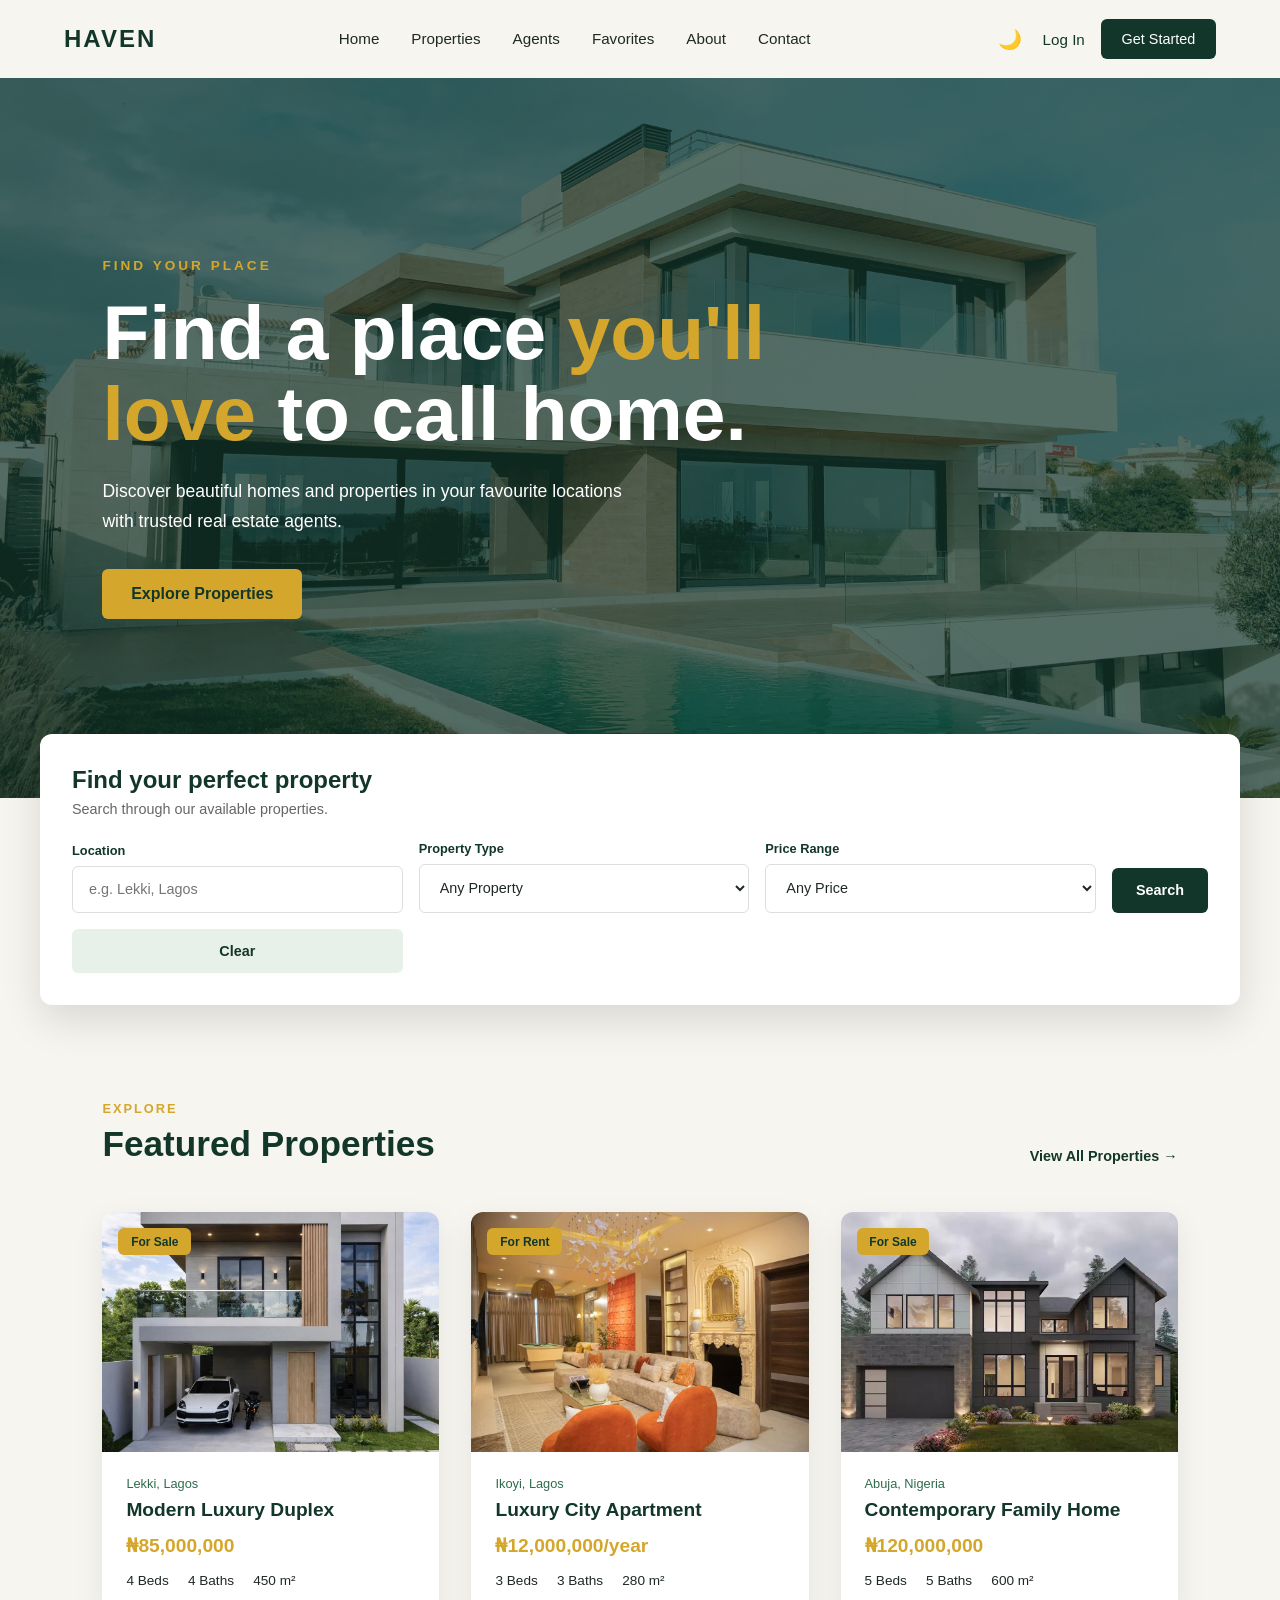
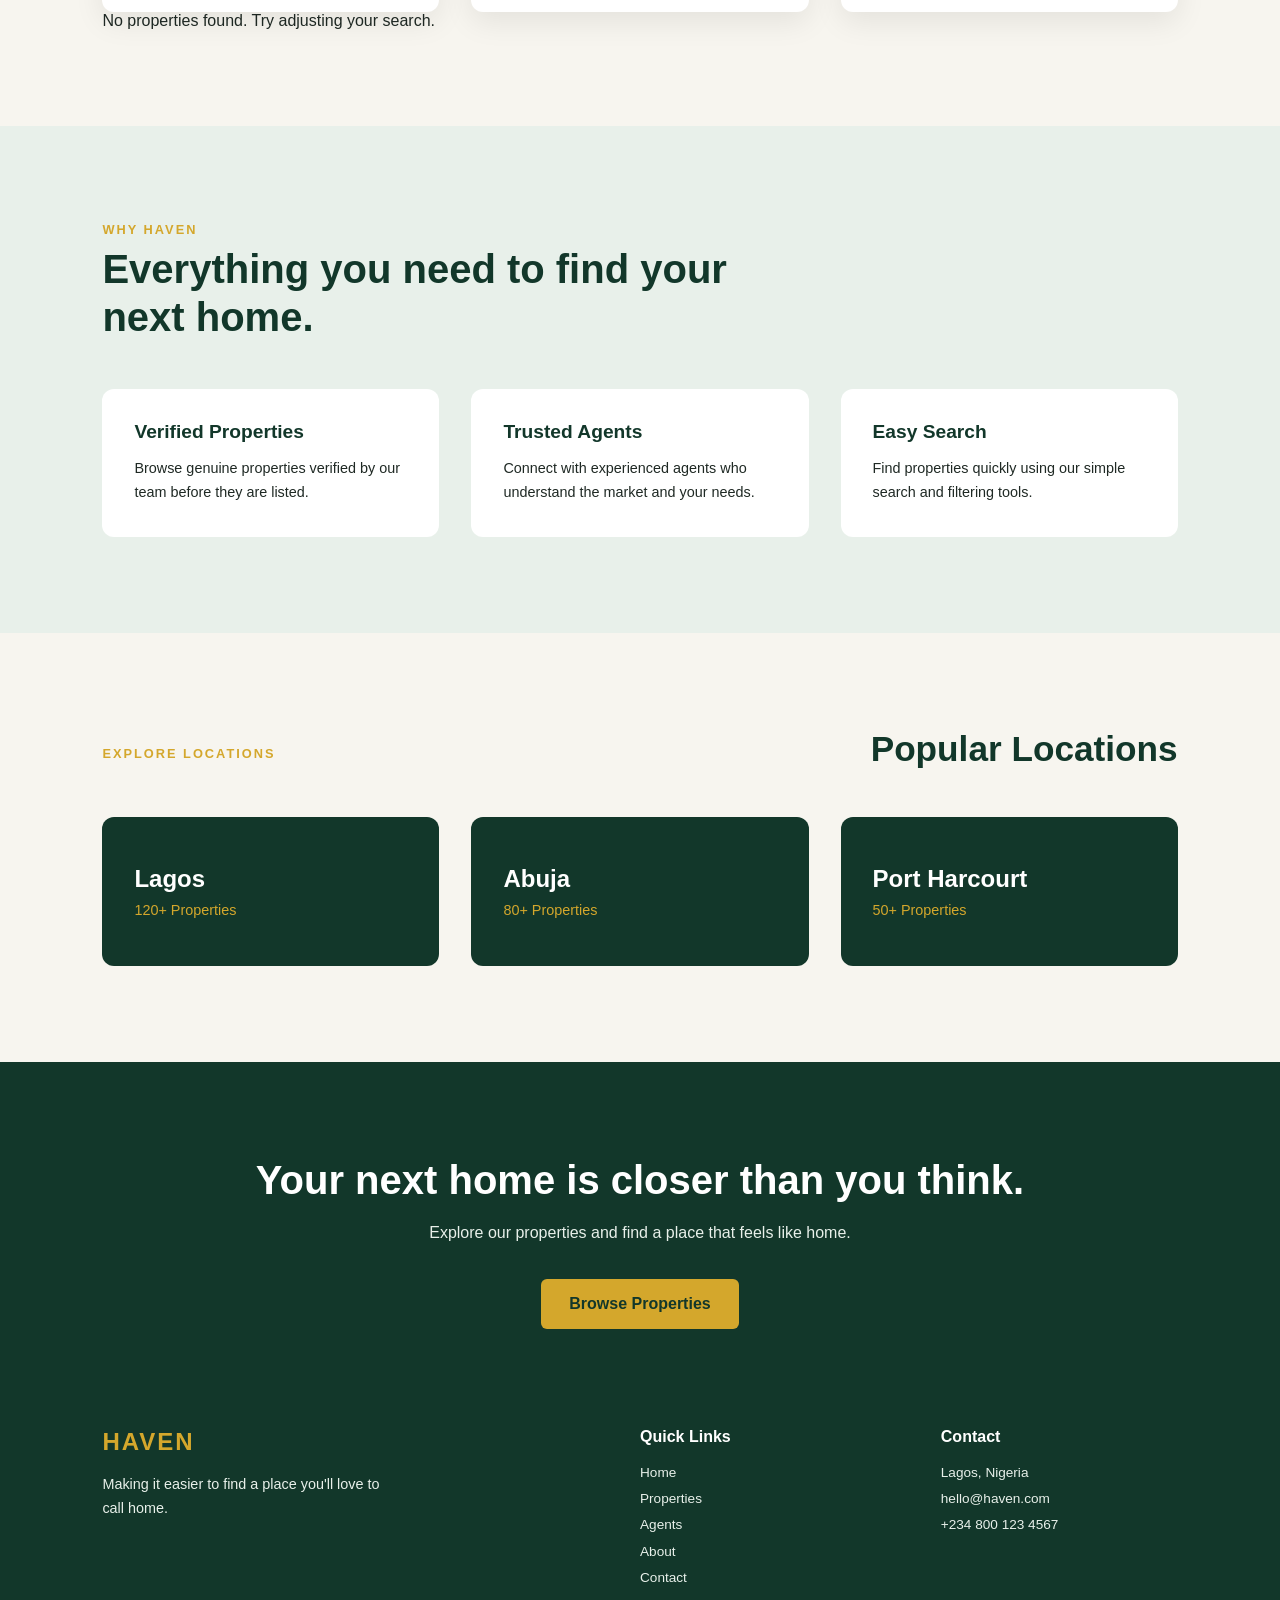
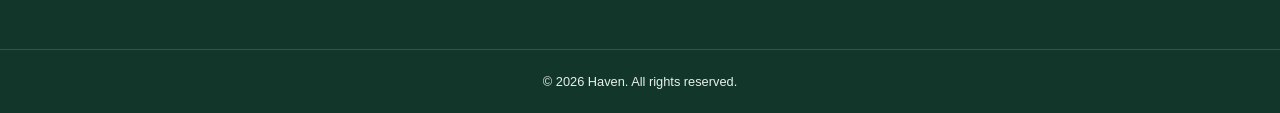
==== index.html @ e315e261 "Initial commit" ====
<!DOCTYPE html>
<html lang="en">

<head>
    <meta charset="UTF-8">
    <meta name="viewport" content="width=device-width, initial-scale=1.0">
    <title>Haven — Find Your Perfect Home</title>
    <link rel="stylesheet" href="css/style.css">
</head>

<body>
   <header id="header"></header>
    <main>
        <section class="hero">
            <div class="hero-content">
                <p class="hero-label">FIND YOUR PLACE</p>
                <h1>
                    Find a place
                    <span>you'll love</span>
                    to call home.
                </h1>
                <p class="hero-text">
                    Discover beautiful homes and properties in your
                    favourite locations with trusted real estate agents.
                </p>
                <a href="properties.html" class="hero-btn">
                    Explore Properties
                </a>
            </div>
        </section>

        <section class="property-search">
            <div class="search-header">
                <h2>Find your perfect property</h2>
                <p>Search through our available properties.</p>
            </div>
            <form class="search-form">
                <div class="search-field">
                    <label for="location">Location</label>
                    <input type="text" id="location" placeholder="e.g. Lekki, Lagos">
                </div>
                <div class="search-field">
                    <label for="property-type">Property Type</label>
                    <select id="property-type">
                        <option value="">Any Property</option>
                        <option value="house">House</option>
                        <option value="apartment">Apartment</option>
                        <option value="duplex">Duplex</option>
                        <option value="land">Land</option>
                    </select>
                </div>
                <div class="search-field">
                    <label for="price">Price Range</label>
                    <select id="price">
                        <option value="">Any Price</option>
                        <option value="under-50m">Under ₦50M</option>
                        <option value="50m-100m">₦50M - ₦100M</option>
                        <option value="100m-200m">₦100M - ₦200M</option>
                        <option value="over-200m">₦200M+</option>
                    </select>
                </div>
                <button type="submit" class="search-btn">
                    Search
                </button>
                <button type="button" class="clear-search">
                    Clear
                </button>
            </form>
        </section>

        <section class="featured-properties">
            <div class="section-heading">
                <div>
                    <p>EXPLORE</p>
                    <h2>Featured Properties</h2>
                </div>
                <a href="properties.html">View All Properties →</a>
            </div>
            <div class="property-grid">
                <article class="property-card" data-location="lekki, lagos" data-type="duplex" data-price="85000000">
                    <div class="property-image">
                        <img src="images/property1.png" alt="Modern luxury house">
                        <span class="property-status">For Sale</span>
                    </div>
                    <div class="property-info">
                        <p class="property-location">Lekki, Lagos</p>
                        <h3>Modern Luxury Duplex</h3>
                        <p class="property-price">₦85,000,000</p>
                        <div class="property-details">
                            <span>4 Beds</span>
                            <span>4 Baths</span>
                            <span>450 m²</span>
                        </div>
                    </div>
                </article>
                <article class="property-card" data-location="ikoyi, lagos" data-type="apartment" data-price="12000000">
                    <div class="property-image">
                        <img src="images/property2.png" alt="Luxury apartment">
                        <span class="property-status">For Rent</span>
                    </div>
                    <div class="property-info">
                        <p class="property-location">Ikoyi, Lagos</p>

                        <h3>Luxury City Apartment</h3>

                        <p class="property-price">₦12,000,000/year</p>

                        <div class="property-details">
                            <span>3 Beds</span>
                            <span>3 Baths</span>
                            <span>280 m²</span>
                        </div>
                    </div>

                </article>
                <article class="property-card" data-location="abuja" data-type="house" data-price="120000000">
                    <div class="property-image">
                        <img src="images/property3.png" alt="Contemporary family home">
                        <span class="property-status">For Sale</span>
                    </div>
                    <div class="property-info">
                        <p class="property-location">Abuja, Nigeria</p>
                        <h3>Contemporary Family Home</h3>
                        <p class="property-price">₦120,000,000</p>
                        <div class="property-details">
                            <span>5 Beds</span>
                            <span>5 Baths</span>
                            <span>600 m²</span>
                        </div>
                    </div>
                </article>
            </div>
            <p class="no-results">No properties found. Try adjusting your search.</p>
        </section>
        <section class="why-us">
            <div class="section-heading">
                <p>WHY HAVEN</p>
                <h2>Everything you need to find your next home.</h2>
            </div>
            <div class="benefits">
                <div class="benefit">
                    <h3>Verified Properties</h3>
                    <p>
                        Browse genuine properties verified by our team
                        before they are listed.
                    </p>
                </div>
                <div class="benefit">
                    <h3>Trusted Agents</h3>
                    <p>
                        Connect with experienced agents who understand
                        the market and your needs.
                    </p>
                </div>
                <div class="benefit">
                    <h3>Easy Search</h3>
                    <p>
                        Find properties quickly using our simple
                        search and filtering tools.
                    </p>
                </div>
            </div>
        </section>
        <section class="locations">
            <div class="section-heading">
                <p>EXPLORE LOCATIONS</p>
                <h2>Popular Locations</h2>
            </div>
            <div class="location-grid">
                <div class="location-card">
                    <h3>Lagos</h3>
                    <p>120+ Properties</p>
                </div>
                <div class="location-card">
                    <h3>Abuja</h3>
                    <p>80+ Properties</p>
                </div>
                <div class="location-card">
                    <h3>Port Harcourt</h3>
                    <p>50+ Properties</p>
                </div>
            </div>
        </section>
        <section class="cta">
            <h2>Your next home is closer than you think.</h2>
            <p>
                Explore our properties and find a place
                that feels like home.
            </p>
            <a href="properties.html">Browse Properties</a>
        </section>
    </main>
       <header id="footer"></header>
    <button class="scroll-top" aria-label="Scroll to top">↑</button>
    <script src="js/script.js"></script>
</body>

</html>
---- css/style.css ----
:root {
    --primary-color: #12372A;
    --secondary-color: #D4A72C;
    --accent-color: #2F6B4F;
    --background-color: #F7F5EF;
    --light-green: #E8F0EA;
    --text-color: #1F2924;
    --white: #FFFFFF;
    --muted-text: #666666;
    --border-color: #DDDDDD;
    --shadow-light: 0 10px 30px rgba(0, 0, 0, 0.08);
    --shadow-medium: 0 15px 40px rgba(0, 0, 0, 0.12);
    --font-main: Arial, sans-serif;

    --spacing-sm: 0.5rem;
    --spacing-md: 1rem;
    --spacing-lg: 2rem;
    --spacing-xl: 4rem;

    --radius-sm: 6px;
    --radius-md: 12px;

    --transition: 0.3s ease;
     --menu-size: 1.8rem;
    --menu-padding: 0.3rem;

    --dark-background: #111814;
    --dark-surface: #1B241F;
    --dark-text: #F7F5EF;
    --dark-border: #34423A;
    --dark-section: #18231D;
    --dark-muted-text: #C8D2CC;

    --scroll-size: 3rem;
    --scroll-bottom: 1.5rem;
    --scroll-right: 1.5rem;

    --no-results-color: #666666;

    --favorite-bg: #ffffff;
    --favorite-color: #121914;
    --favorite-size: 40px;

    --login-max-width: 500px;
    --login-padding: 5rem 5%;
    --login-button-padding: 0.75rem;

    --error-color: #c62828;
}
* {
    margin: 0;
    padding: 0;
    box-sizing: border-box;
}
.scroll-top {
    position: fixed;
    bottom: var(--scroll-bottom);
    right: var(--scroll-right);
    width: var(--scroll-size);
    height: var(--scroll-size);
    border: none;
    border-radius: 50%;
    background-color: var(--secondary-color);
    color: var(--primary-color);
    font-size: 1.3rem;
    font-weight: 700;
    cursor: pointer;
    display: none;
    align-items: center;
    justify-content: center;
    z-index: 999;
    transition: var(--transition);
}
.scroll-top:hover {
    background-color: var(--primary-color);
    color: var(--white);
}
.scroll-top.show {
    display: flex;
}
html {
    scroll-behavior: smooth;
}
body {
    font-family: var(--font-main);
    color: var(--text-color);
    background-color: var(--background-color);
}
a {
    text-decoration: none;
}
#header {
    position: sticky;
    top: 0;
    z-index: 1000;
}
header {
    width: 100%;
    background-color: var(--background-color);
}
nav {
     position: relative;
    max-width: 1400px;
    margin: 0 auto;
    padding: 1.2rem 5%;
    display: flex;
    align-items: center;
    justify-content: space-between;
}
.logo {
    font-size: 1.5rem;
    font-weight: 800;
    color: var(--primary-color);
    letter-spacing: 2px;
}
.nav-links {
    display: flex;
    align-items: center;
    gap: 2rem;
    list-style: none;
}
.nav-links a {
    color: var(--text-color);
    font-size: 0.95rem;
    transition: var(--transition);
}
.nav-links a:hover {
    color: var(--secondary-color);
}
.nav-buttons {
    display: flex;
    align-items: center;
    gap: 1rem;
}
.login-btn {
    color: var(--primary-color);
    font-size: 0.95rem;
}
.signup-btn {
    background-color: var(--primary-color);
    color: var(--white);
    padding: 0.75rem 1.3rem;
    border-radius: var(--radius-sm);
    font-size: 0.9rem;
    transition: var(--transition);
}
.signup-btn:hover {
    background-color: var(--secondary-color);
}
.theme-toggle {
    border: none;
    background: none;
    color: var(--primary-color);
    font-size: 1.2rem;
    cursor: pointer;
    padding: 0.3rem;
    transition: var(--transition);
}
.theme-toggle:hover {
    color: var(--secondary-color);
}
.menu-toggle {
    display: none;
    background: none;
    border: none;
    color: var(--primary-color);
    font-size: var(--menu-size);
    padding: var(--menu-padding);
    cursor: pointer;
}
.hero {
    min-height: 80vh;
    background-image:
        linear-gradient(
            rgba(18, 55, 42, 0.72),
            rgba(18, 55, 42, 0.72)
        ),
        url("../images/hero.png");
    background-size: cover;
    background-position: center;
    background-repeat: no-repeat;
    display: flex;
    align-items: center;
    padding: 5rem 8%;
}
.hero-content {
    max-width: 700px;
    color: var(--white);
}
.hero-label {
    color: var(--secondary-color);
    font-size: 0.85rem;
    font-weight: 700;
    letter-spacing: 3px;
    margin-bottom: 1.2rem;
}
.hero h1 {
    font-size: clamp(3rem, 6vw, 5.5rem);
    line-height: 1.05;
    margin-bottom: 1.5rem;
}
.hero h1 span {
    color: var(--secondary-color);
}
.hero-text {
    max-width: 550px;
    font-size: 1.1rem;
    line-height: 1.7;
    margin-bottom: 2rem;
}
.hero-btn {
    display: inline-block;
    background-color: var(--secondary-color);
    color: var(--primary-color);

    padding: 1rem 1.8rem;
    border-radius: var(--radius-sm);

    font-weight: 700;
    transition: var(--transition);
}
.hero-btn:hover {
    background-color: var(--white);
}
.property-search {
    max-width: 1200px;
    margin: -4rem auto 0;
    position: relative;
    z-index: 2;
    background-color: var(--white);
    padding: 2rem;
    border-radius: var(--radius-md);
    box-shadow: var(--shadow-medium);
}
.search-header {
    margin-bottom: 1.5rem;
}
.search-header h2 {
    color: var(--primary-color);
    font-size: 1.5rem;
    margin-bottom: 0.4rem;
}
.search-header p {
      color: var(--muted-text);
    font-size: 0.9rem;
}
.search-form {
    display: grid;
    grid-template-columns: 1fr 1fr 1fr auto;
    gap: 1rem;
    align-items: end;
}
.search-field {
    display: flex;
    flex-direction: column;
    gap: 0.5rem;
}
.search-field label {
    font-size: 0.8rem;
    font-weight: 700;
    color: var(--primary-color);
}
.search-field input,
.search-field select {
    width: 100%;
    padding: 0.9rem 1rem;
    border: 1px solid var(--border-color);
    border-radius: var(--radius-sm);
    background-color: var(--white);
    color: var(--text-color);
    font-size: 0.9rem;
    outline: none;
}
.search-field input:focus,
.search-field select:focus {
    border-color: var(--secondary-color);
}
.search-btn {
    border: none;
    cursor: pointer;
    background-color: var(--primary-color);
    color: var(--white);
    padding: 0.9rem 1.5rem;
    border-radius: var(--radius-sm);
    font-size: 0.9rem;
    font-weight: 700;
    transition: var(--transition);
}
.search-btn:hover {
    background-color: var(--secondary-color);
    color: var(--primary-color);
}
.clear-search {
    border: none;
    cursor: pointer;
    background-color: var(--light-green);
    color: var(--primary-color);
    padding: 0.9rem 1.5rem;
    border-radius: var(--radius-sm);
    font-size: 0.9rem;
    font-weight: 700;
    transition: var(--transition);
}
.clear-search:hover {
    background-color: var(--primary-color);
    color: var(--white);
}
.featured-properties {
    padding: 6rem 8%;
}
.section-heading {
    display: flex;
    align-items: end;
    justify-content: space-between;
    margin-bottom: 3rem;
}
.section-heading p {
    color: var(--secondary-color);
    font-size: 0.8rem;
    font-weight: 700;
    letter-spacing: 2px;
    margin-bottom: 0.5rem;
}
.section-heading h2 {
    color: var(--primary-color);
    font-size: 2.2rem;
}
.section-heading a {
    color: var(--primary-color);
    font-size: 0.9rem;
    font-weight: 700;
    transition: var(--transition);
}
.section-heading a:hover {
    color: var(--secondary-color);
}
.property-grid {
    display: grid;
    grid-template-columns: repeat(3, 1fr);
    gap: 2rem;
}
.property-card {
    position: relative;
    background-color: var(--white);
    border-radius: var(--radius-md);
    overflow: hidden;
    box-shadow: var(--shadow-light);
    transition: var(--transition);
}
.property-card:hover {
    transform: translateY(-8px);
}
.property-image {
    position: relative;
    height: 15rem;
}
.property-image img {
    width: 100%;
    height: 100%;
    object-fit: cover;
    display: block;
}
.property-status {
    position: absolute;
    top: 1rem;
    left: 1rem;
    background-color: var(--secondary-color);
    color: var(--primary-color);
    padding: 0.4rem 0.8rem;
    border-radius: var(--radius-sm);
    font-size: 0.75rem;
    font-weight: 700;
}
.property-info {
    padding: 1.5rem;
}
.property-location {
    color: var(--accent-color);
    font-size: 0.8rem;
    margin-bottom: 0.5rem;
}
.property-info h3 {
    color: var(--primary-color);
    font-size: 1.2rem;
    margin-bottom: 0.8rem;
}
.property-price {
    color: var(--secondary-color);
    font-size: 1.2rem;
    font-weight: 800;
    margin-bottom: 1rem;
}
.property-details {
    display: flex;
    gap: 1.2rem;
    color: var(--text-color);
    font-size: 0.85rem;
}
.why-us {
    background-color: var(--light-green);
    padding: 6rem 8%;
}
.why-us .section-heading {
    display: block;
    max-width: 700px;
    margin-bottom: 3rem;
}
.why-us .section-heading p {
    color: var(--secondary-color);
    font-size: 0.8rem;
    font-weight: 700;
    letter-spacing: 2px;
    margin-bottom: 0.5rem;
}
.why-us .section-heading h2 {
    color: var(--primary-color);
    font-size: 2.5rem;
    line-height: 1.2;
}
.benefits {
    display: grid;
    grid-template-columns: repeat(3, 1fr);
    gap: 2rem;
}
.benefit {
    background-color: var(--white);
    padding: 2rem;
    border-radius: var(--radius-md);
    transition: var(--transition);
}
.benefit:hover {
    transform: translateY(-6px);
}
.benefit h3 {
    color: var(--primary-color);
    font-size: 1.2rem;
    margin-bottom: 0.8rem;
}
.benefit p {
    color: var(--text-color);
    font-size: 0.9rem;
    line-height: 1.7;
}
.locations {
    padding: 6rem 8%;
}
.location-grid {
    display: grid;
    grid-template-columns: repeat(3, 1fr);
    gap: 2rem;
}
.location-card {
    background-color: var(--primary-color);
    padding: 3rem 2rem;
    border-radius: var(--radius-md);
    transition: var(--transition);
}
.location-card:hover {
    transform: translateY(-6px);
    background-color: var(--accent-color);
}
.location-card h3 {
    color: var(--white);
    font-size: 1.5rem;
    margin-bottom: 0.6rem;
}
.location-card p {
    color: var(--secondary-color);
    font-size: 0.9rem;
}
.cta {
    background-color: var(--primary-color);
    color: var(--white);
    text-align: center;
    padding: 6rem 8%;
}
.cta h2 {
    font-size: 2.5rem;
    margin-bottom: 1rem;
}
.cta p {
    max-width: 550px;
    margin: 0 auto 2rem;
    color: var(--light-green);
    line-height: 1.7;
}
.cta a {
    display: inline-block;
    background-color: var(--secondary-color);
    color: var(--primary-color);
    padding: 1rem 1.8rem;
    border-radius: var(--radius-sm);
    font-weight: 700;
    transition: var(--transition);
}
.cta a:hover {
    background-color: var(--white);
}
footer {
    background-color: var(--primary-color);
    color: var(--white);
}
.footer-content {
    max-width: 1400px;
    margin: 0 auto;
    padding: 0.2rem 8% 4rem;
    display: grid;
    grid-template-columns: 2fr 1fr 1fr;
    gap: 4rem;
}
.footer-brand h2 {
    color: var(--secondary-color);
    font-size: 1.5rem;
    letter-spacing: 2px;
    margin-bottom: 1rem;
}
.footer-brand p {
    max-width: 300px;
    color: var(--light-green);
    line-height: 1.7;
    font-size: 0.9rem;
}
.footer-links,
.footer-contact {
    display: flex;
    flex-direction: column;
    gap: 0.7rem;
}
.footer-links h3,
.footer-contact h3 {
    color: var(--white);
    font-size: 1rem;
    margin-bottom: 0.5rem;
}
.footer-links a,
.footer-contact p {
    color: var(--light-green);
    font-size: 0.85rem;
    transition: var(--transition);
}
.footer-links a:hover {
    color: var(--secondary-color);
}
.footer-bottom {
    border-top: 1px solid rgba(255, 255, 255, 0.15);
    text-align: center;
    padding: 1.5rem 8%;
}
.footer-bottom p {
    color: var(--light-green);
    font-size: 0.8rem;
}
body.dark-mode {
    background-color: var(--dark-background);
    color: var(--dark-text);
}
body.dark-mode header {
    background-color: var(--dark-background);
}
body.dark-mode .logo {
    color: var(--dark-text);
}
body.dark-mode .nav-links a,
body.dark-mode .login-btn {
    color: var(--dark-text);
}
body.dark-mode .theme-toggle {
    color: var(--dark-text);
}
body.dark-mode .why-us {
    background-color: var(--dark-section);
}
body.dark-mode .property-search,
body.dark-mode .property-card,
body.dark-mode .benefit {
    background-color: var(--dark-surface);
}
body.dark-mode .search-header h2,
body.dark-mode .search-field label,
body.dark-mode .property-info h3,
body.dark-mode .section-heading h2,
body.dark-mode .benefit h3 {
    color: var(--dark-text);
}
body.dark-mode .benefit p {
    color: var(--dark-muted-text);
}
body.dark-mode .search-field input,
body.dark-mode .search-field select {
    background-color: var(--dark-surface);
    color: var(--dark-text);
    border-color: var(--dark-border);
}
body.dark-mode .section-heading a {
    color: var(--dark-text);
}
body.dark-mode .agent-card,
body.dark-mode .value-card,
body.dark-mode .contact-form,
body.dark-mode .about-highlight div {
    background: var(--dark-surface);
    color: var(--dark-text);
}

body.dark-mode .agent-content p,
body.dark-mode .value-card p,
body.dark-mode .about-text p,
body.dark-mode .about-highlight p {
    color: var(--dark-muted-text);
}
body.dark-mode .footer-links a,
body.dark-mode .footer-contact p {
    color: var(--dark-text);
}

@media (max-width: 768px) {
    nav {
        padding: 1rem 5%;
    }
    .nav-links {
    display: none;
    }
    .nav-buttons {
    display: flex;
    align-items: center;
    gap: var(--spacing-sm);
    }
    .login-btn {
    font-size: 0.8rem;
    }
    .signup-btn {
    padding: var(--spacing-sm) var(--spacing-md);
    font-size: 0.75rem;
    }
    .theme-toggle {
    font-size: 1rem;
    padding: var(--menu-padding);
    }
    .menu-toggle {
    display: block;
    }
    .nav-links.active {
    display: flex;
    flex-direction: column;
    position: absolute;
    top: 100%;
    left: 0;
    width: 100%;
    background-color: var(--background-color);
    padding: var(--spacing-lg) 5%;
    gap: var(--spacing-md);
    }
    .hero {
        min-height: 75vh;
        padding: 4rem 5%;
    }
    .hero-content {
        max-width: 100%;
    }
    .hero h1 {
        font-size: 3rem;
    }
    .hero-text {
        font-size: 1rem;
    }
    .property-search {
        margin: -3rem 5% 0;
        padding: 1.5rem;
    }
    .search-form {
        grid-template-columns: 1fr;
        gap: 1rem;
    }
    .search-btn {
        width: 100%;
    }
    .featured-properties {
        padding: 4rem 5%;
    }
    .section-heading {
        align-items: flex-start;
        flex-direction: column;
        gap: 1rem;
        margin-bottom: 2rem;
    }
    .section-heading h2 {
        font-size: 1.8rem;
    }
    .property-grid {
        grid-template-columns: 1fr;
        gap: 1.5rem;
    }
    .property-image {
        height: 13rem;
    }
    .why-us {
        padding: 4rem 5%;
    }
    .why-us .section-heading {
        max-width: 100%;
        margin-bottom: 2rem;
    }
    .why-us .section-heading h2 {
        font-size: 2rem;
    }
    .benefits {
        grid-template-columns: 1fr;
        gap: 1.5rem;
    }
    .benefit {
        padding: 1.5rem;
    }
    .locations {
        padding: 4rem 5%;
    }
    .location-grid {
        grid-template-columns: 1fr;
        gap: 1.5rem;
    }
    .location-card {
        padding: 2rem;
    }
    .cta {
        padding: 4rem 5%;
    }
    .cta h2 {
        font-size: 2rem;
    }
    .cta p {
        font-size: 0.95rem;
    }
    .footer-content {
        grid-template-columns: 1fr;
        gap: 2.5rem;
        padding: 3rem 5%;
    }
    .footer-brand p {
        max-width: 100%;
    }
    .footer-bottom {
        padding: 1.2rem 5%;
    }
}
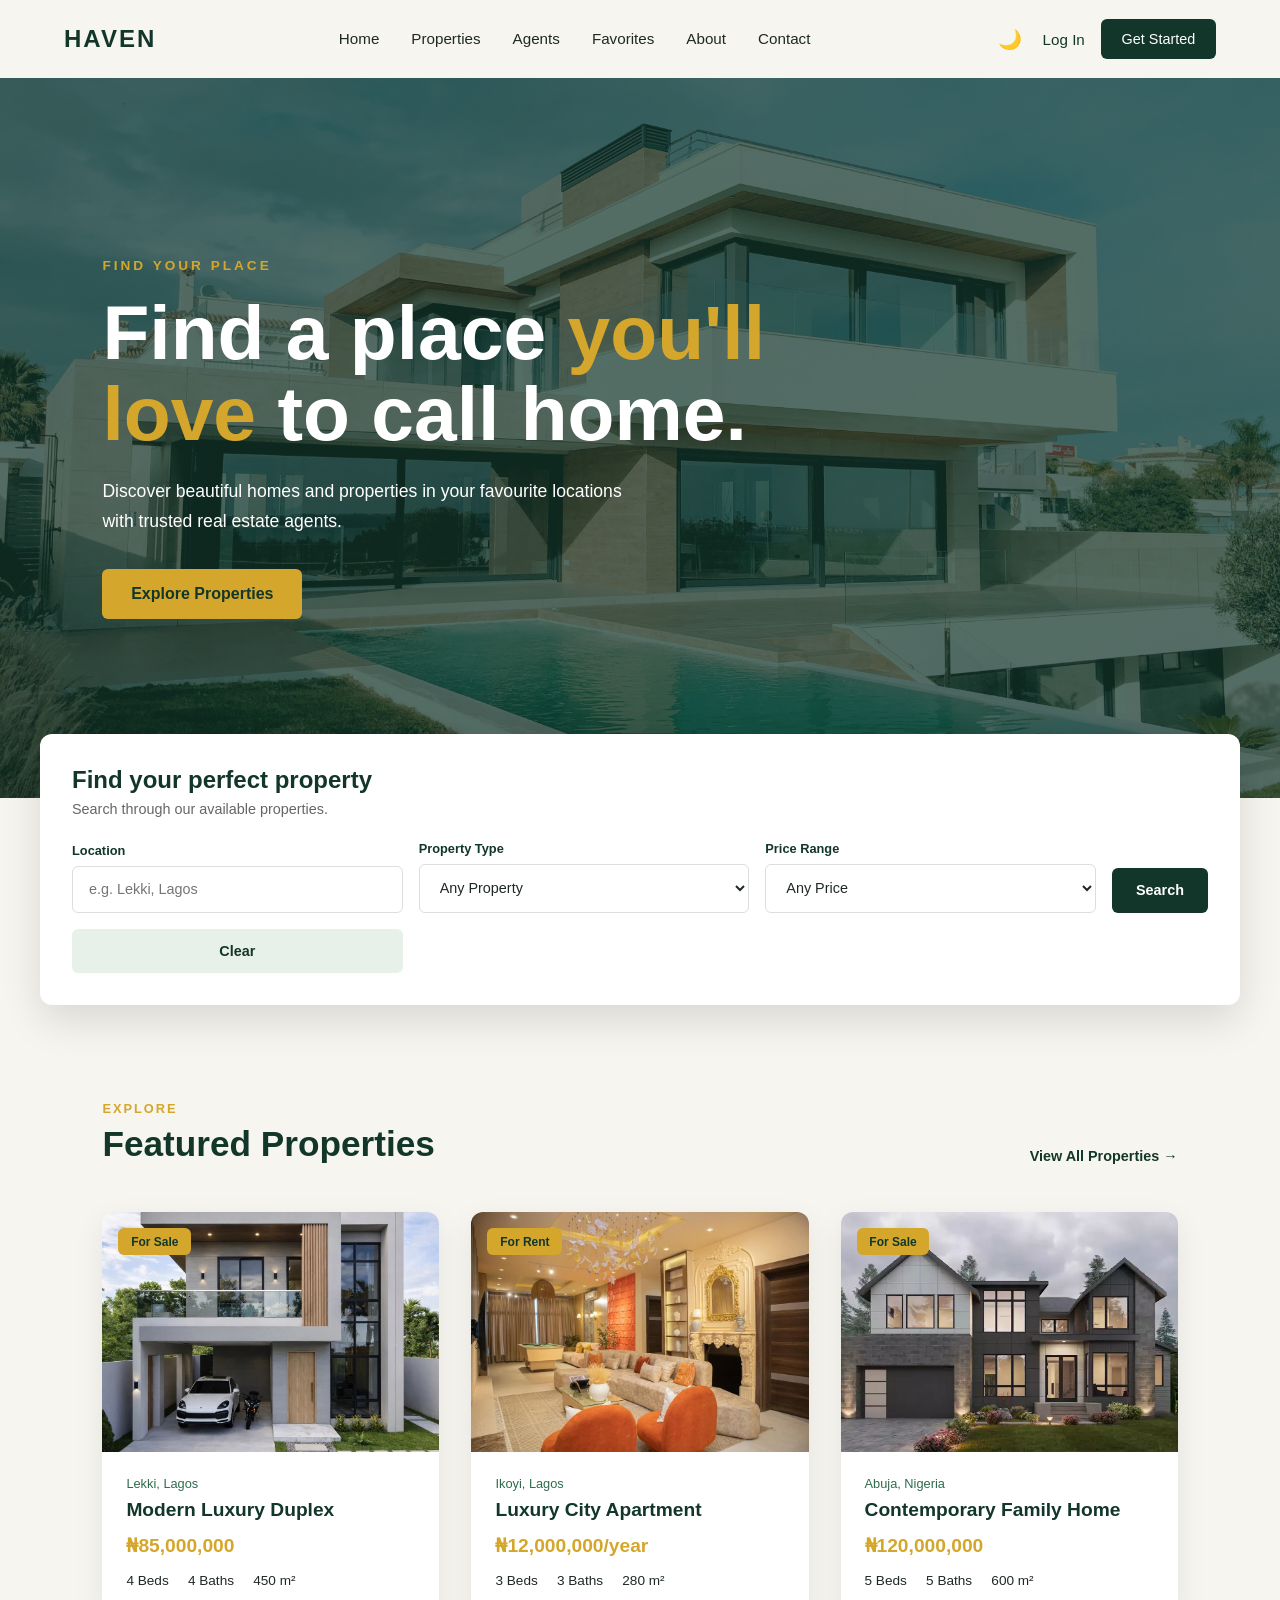
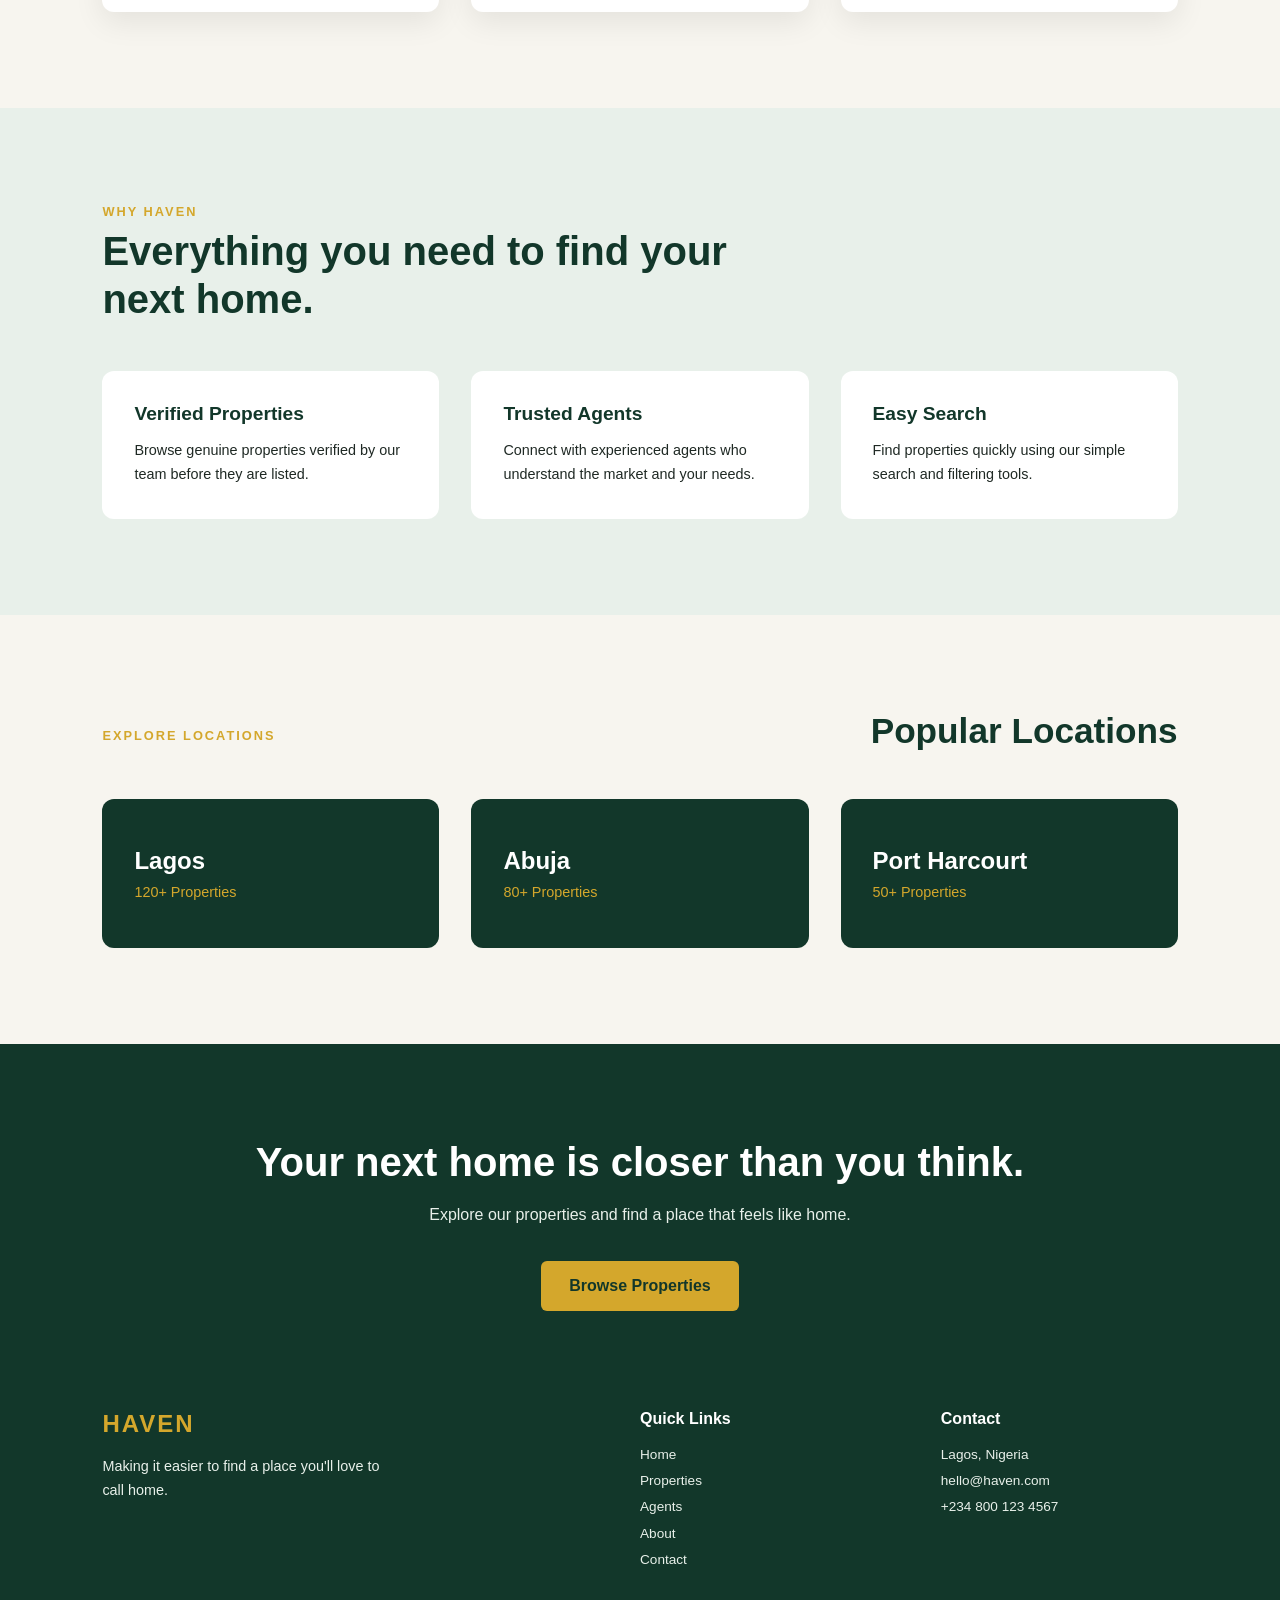
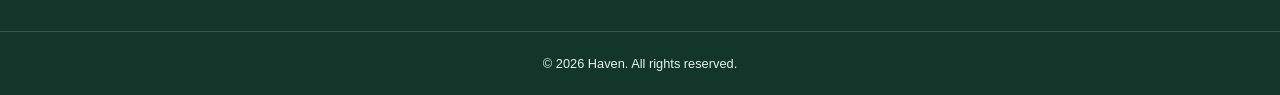
==== commit c3e29086: "Fix property navigation and favorites" ====
--- a/index.html
+++ b/index.html
@@ -77,7 +77,7 @@
                 <a href="properties.html">View All Properties →</a>
             </div>
             <div class="property-grid">
-                <article class="property-card" data-location="lekki, lagos" data-type="duplex" data-price="85000000">
+                <article class="property-card" data-id="1" data-location="lekki, lagos" data-type="duplex" data-price="85000000">
                     <div class="property-image">
                         <img src="images/property1.png" alt="Modern luxury house">
                         <span class="property-status">For Sale</span>
@@ -93,7 +93,7 @@
                         </div>
                     </div>
                 </article>
-                <article class="property-card" data-location="ikoyi, lagos" data-type="apartment" data-price="12000000">
+                <article class="property-card" data-id="2" data-location="ikoyi, lagos" data-type="apartment" data-price="12000000">
                     <div class="property-image">
                         <img src="images/property2.png" alt="Luxury apartment">
                         <span class="property-status">For Rent</span>
@@ -113,7 +113,7 @@
                     </div>
 
                 </article>
-                <article class="property-card" data-location="abuja" data-type="house" data-price="120000000">
+                <article class="property-card" data-id="3" data-location="abuja" data-type="house" data-price="120000000">
                     <div class="property-image">
                         <img src="images/property3.png" alt="Contemporary family home">
                         <span class="property-status">For Sale</span>
--- a/css/style.css
+++ b/css/style.css
@@ -46,6 +46,8 @@
     --login-button-padding: 0.75rem;
 
     --error-color: #c62828;
+    --dark-background: #111814;
+    --dark-nav-dropdown: #1B241F;
 }
 * {
     margin: 0;
@@ -550,6 +552,9 @@
     color: var(--light-green);
     font-size: 0.8rem;
 }
+.no-results {
+display: none;
+}
 body.dark-mode {
     background-color: var(--dark-background);
     color: var(--dark-text);
@@ -611,6 +616,13 @@
 body.dark-mode .footer-links a,
 body.dark-mode .footer-contact p {
     color: var(--dark-text);
+}
+
+body.dark-mode .nav-links.active {
+background-color: var(--dark-nav-dropdown);
+}
+body.dark-mode .nav-links.active a {
+color: var(--dark-text);
 }
 
 @media (max-width: 768px) {
